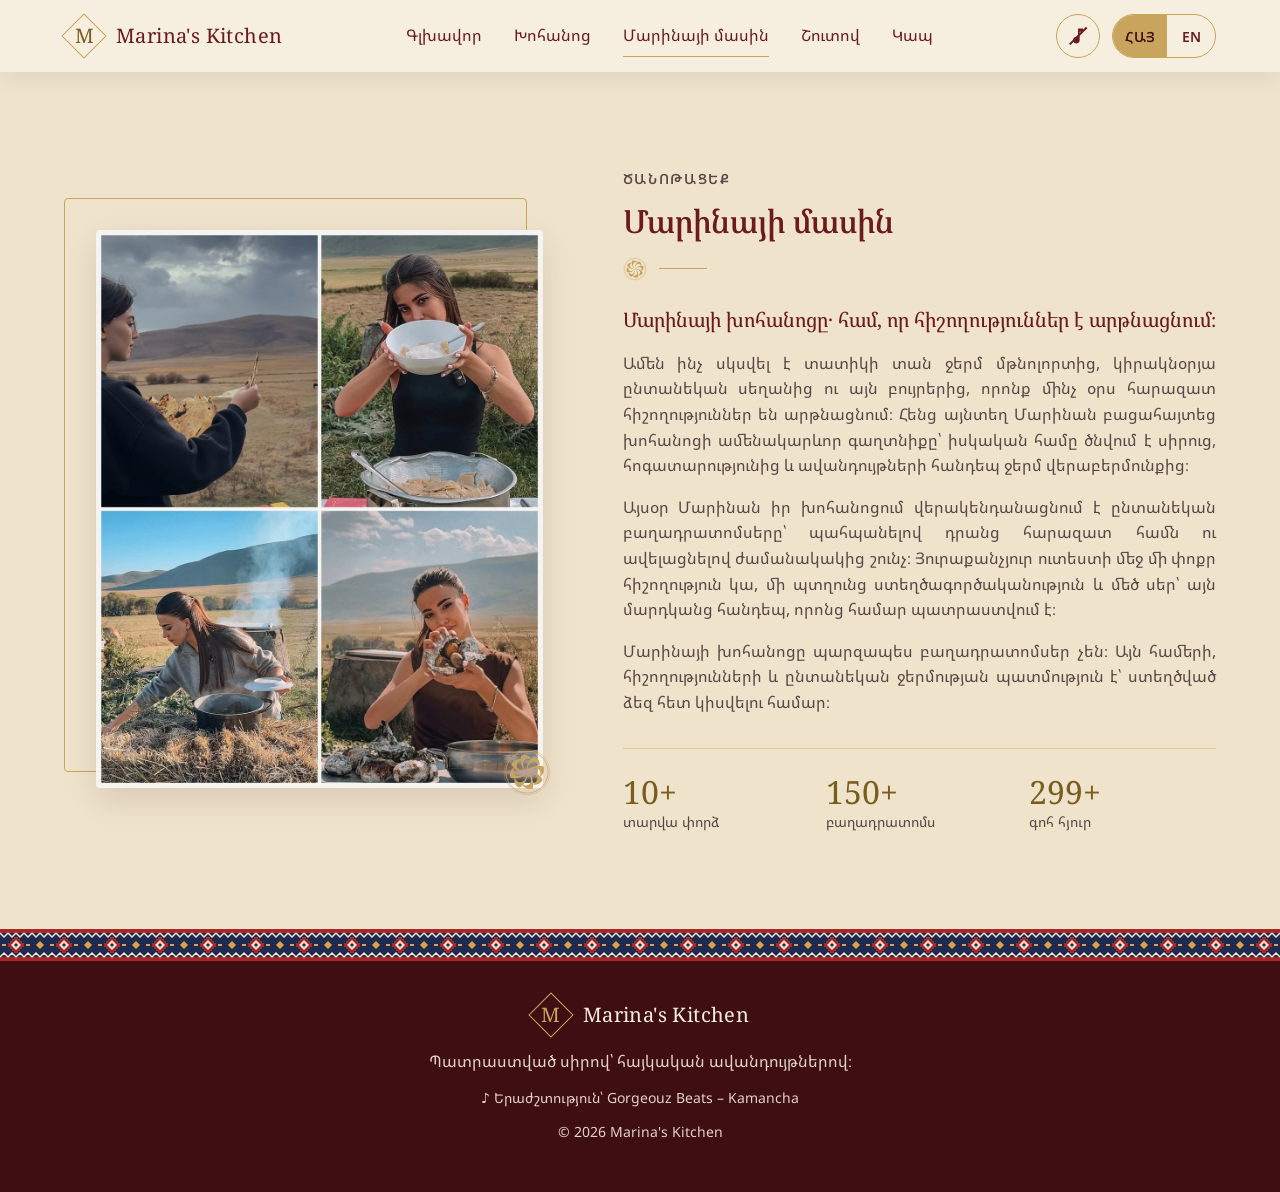
==== about.html @ 1fcc8e65 "Add site favicon (M logo)" ====
<!DOCTYPE html>
<html lang="hy">
<head>
  <meta charset="UTF-8">
  <meta name="viewport" content="width=device-width, initial-scale=1">
  <title>Մարինայի մասին — Marina's Kitchen</title>
  <meta name="description" content="Marina's Kitchen — հայկական ավանդական խոհանոց, բաղադրատոմսեր և տեսանյութեր Մարինայից։">
  <link rel="icon" href="images/favicon.svg" type="image/svg+xml">
  <link rel="icon" href="images/favicon.png" type="image/png" sizes="48x48">
  <link rel="apple-touch-icon" href="images/apple-touch-icon.png">
  <link rel="preconnect" href="https://fonts.googleapis.com">
  <link rel="preconnect" href="https://fonts.gstatic.com" crossorigin>
  <link href="https://fonts.googleapis.com/css2?family=Noto+Sans+Armenian:wght@400;500;600&family=Noto+Serif+Armenian:wght@400;500;600&display=swap" rel="stylesheet">
  <link rel="stylesheet" href="styles.css?v=23">
</head>
<body data-page="about" class="page-inner">

  <!-- Header -->
  <header class="header" id="header">
    <div class="container header__inner">
      <a href="index.html" class="logo" aria-label="Marina's Kitchen">
        <span class="logo__mark" aria-hidden="true">M</span>
        <span class="logo__text">Marina's Kitchen</span>
      </a>

      <nav class="nav" id="nav" aria-label="Main">
        <a href="index.html" class="nav__link" data-i18n="nav.home">Գլխավոր</a>
        <a href="cuisine.html" class="nav__link" data-i18n="nav.cuisine">Խոհանոց</a>
        <a href="about.html" class="nav__link" data-i18n="nav.about">Մարինայի մասին</a>
        <a href="upcoming.html" class="nav__link" data-i18n="nav.upcoming">Շուտով</a>
        <a href="contact.html" class="nav__link" data-i18n="nav.contact">Կապ</a>
      </nav>

      <div class="header__actions">
        <button class="music" id="musicBtn" type="button" aria-pressed="false" aria-label="Music">
          <svg class="music__icon" viewBox="0 0 24 24" aria-hidden="true"><path d="M12 3v10.55A4 4 0 1 0 14 17V7h4V3z"/></svg>
        </button>
        <div class="lang" role="group" aria-label="Language">
          <button class="lang__btn is-active" data-lang="hy" type="button">ՀԱՅ</button>
          <button class="lang__btn" data-lang="en" type="button">EN</button>
        </div>
        <button class="burger" id="burger" type="button" aria-label="Menu" aria-expanded="false" aria-controls="nav">
          <span></span><span></span><span></span>
        </button>
      </div>
    </div>
  </header>

  <main>
    <!-- About -->
    <section class="section section--cream" id="about">
      <div class="container about">
        <div class="about__media reveal">
          <div class="about__frame">
            <img class="about__img" src="images/about-marina.jpg" width="1024" height="1280" loading="lazy" alt="Մարինան պատրաստում է լավաշ, թաթար բորանի, տոլմա և կարտոֆիլի ճմուռ" data-i18n-alt="about.photoAlt">
          </div>
        </div>
        <div class="about__content reveal">
          <p class="eyebrow" data-i18n="about.eyebrow">Ծանոթացեք</p>
          <h2 class="section__title" data-i18n="about.title">Մարինայի մասին</h2>
          <div class="divider divider--left" aria-hidden="true"><span></span></div>
          <p class="about__lead" data-i18n="about.lead">Մարինայի խոհանոցը․ համ, որ հիշողություններ է արթնացնում։</p>
          <p data-i18n="about.p1">Ամեն ինչ սկսվել է տատիկի տան ջերմ մթնոլորտից, կիրակնօրյա ընտանեկան սեղանից ու այն բույրերից, որոնք մինչ օրս հարազատ հիշողություններ են արթնացնում։ Հենց այնտեղ Մարինան բացահայտեց խոհանոցի ամենակարևոր գաղտնիքը՝ իսկական համը ծնվում է սիրուց, հոգատարությունից և ավանդույթների հանդեպ ջերմ վերաբերմունքից։</p>
          <p data-i18n="about.p2">Այսօր Մարինան իր խոհանոցում վերակենդանացնում է ընտանեկան բաղադրատոմսերը՝ պահպանելով դրանց հարազատ համն ու ավելացնելով ժամանակակից շունչ։ Յուրաքանչյուր ուտեստի մեջ մի փոքր հիշողություն կա, մի պտղունց ստեղծագործականություն և մեծ սեր՝ այն մարդկանց հանդեպ, որոնց համար պատրաստվում է։</p>
          <p data-i18n="about.p3">Մարինայի խոհանոցը պարզապես բաղադրատոմսեր չեն։ Այն համերի, հիշողությունների և ընտանեկան ջերմության պատմություն է՝ ստեղծված ձեզ հետ կիսվելու համար։</p>
          <ul class="stats">
            <li class="stat">
              <span class="stat__num" data-count="10">0</span><span class="stat__plus">+</span>
              <span class="stat__label" data-i18n="about.stat1">տարվա փորձ</span>
            </li>
            <li class="stat">
              <span class="stat__num" data-count="150">0</span><span class="stat__plus">+</span>
              <span class="stat__label" data-i18n="about.stat2">բաղադրատոմս</span>
            </li>
            <li class="stat">
              <span class="stat__num" data-count="300">0</span><span class="stat__plus">+</span>
              <span class="stat__label" data-i18n="about.stat3">գոհ հյուր</span>
            </li>
          </ul>
        </div>
      </div>
    </section>
  </main>

  <footer class="footer">
    <div class="container footer__inner">
      <a href="index.html" class="logo logo--light">
        <span class="logo__mark" aria-hidden="true">M</span>
        <span class="logo__text">Marina's Kitchen</span>
      </a>
      <p class="footer__tagline" data-i18n="footer.tagline">Պատրաստված սիրով՝ հայկական ավանդույթներով։</p>
      <p class="footer__copy footer__music">♪ <span data-i18n="footer.music">Երաժշտություն՝</span> Gorgeouz Beats – Kamancha</p>
      <p class="footer__copy">© <span id="year"></span> Marina's Kitchen</p>
    </div>
  </footer>

  </div>

  <!-- Background music (from Marina's video), loops softly -->
  <audio id="bgMusic" src="audio/music.mp3" loop preload="auto"></audio>

  <script src="script.js?v=43"></script>
</body>
</html>
---- styles.css ----
/* ==========================================================
   Marina's Kitchen
   Palette: vordan red, parchment cream, ochre gold
   (colours of old Armenian manuscripts and carpets)
   Type scale: 14 / 16 / 20 / 24 / 32 / 48
   Spacing: 4px scale
   ========================================================== */

:root {
  --cream: #F6EEDF;
  --cream-2: #EFE3CC;
  --primary: #6B1A1F;      /* vordan karmir - cochineal red */
  --primary-dark: #3F0E12;
  --gold: #C9A45C;         /* decorative + text on red */
  --gold-text: #7A5C1E;    /* gold text on cream (AA contrast) */
  --ink: #2A1A1A;
  --muted: #5A4646;
  --light: #F6EEDF;
  --light-muted: #E3D3C2;

  --font-body: "Noto Sans Armenian", system-ui, -apple-system, "Segoe UI", sans-serif;
  --font-head: "Noto Serif Armenian", Georgia, "Times New Roman", serif;

  --radius: 4px;
  --ease: cubic-bezier(.22, .61, .36, 1);
  --shadow: 0 12px 32px rgba(63, 14, 18, .12);
  --header-h: 72px;

  --ornament: url("ornaments/pattern.svg");   /* carpet lattice */
  --star: url("ornaments/eternity.svg");      /* eternity sign */
  --carpet: url("ornaments/carpet-border.svg"); /* carpet border band */
}

*, *::before, *::after { box-sizing: border-box; }

html {
  scroll-behavior: smooth;
  scroll-padding-top: var(--header-h);
  -webkit-text-size-adjust: 100%;
}

body {
  margin: 0;
  font-family: var(--font-body);
  font-size: 16px;
  line-height: 1.6;
  color: var(--ink);
  background: var(--cream);
  overflow-x: hidden;
}


img, video { max-width: 100%; display: block; }

/* Inner pages (cuisine, about, coming soon) start below the fixed header */
.page-inner main { padding-top: var(--header-h); }

a { color: inherit; }

h1, h2, h3 {
  font-family: var(--font-head);
  font-weight: 500;
  line-height: 1.2;
  margin: 0;
}

p { margin: 0 0 16px; }

.container {
  width: 100%;
  max-width: 1200px;
  margin: 0 auto;
  padding: 0 24px;
}

/* ---------- Shared bits ---------- */

.eyebrow {
  font-size: 14px;
  font-weight: 600;
  letter-spacing: .12em;
  text-transform: uppercase;
  color: var(--gold-text);
  margin: 0 0 12px;
}
.eyebrow--light { color: var(--gold); }

.divider {
  display: flex;
  justify-content: center;
  align-items: center;
  gap: 12px;
  margin: 16px 0 24px;
}
.divider::before,
.divider::after {
  content: "";
  width: 48px;
  height: 1px;
  background: var(--gold);
}
.divider span {
  width: 24px;
  height: 24px;
  background: var(--star) center / contain no-repeat;
}
.divider--left { justify-content: flex-start; }
.divider--left::before { display: none; }

.btn {
  display: inline-flex;
  align-items: center;
  justify-content: center;
  min-height: 48px;
  padding: 12px 32px;
  font-family: var(--font-body);
  font-size: 16px;
  font-weight: 500;
  letter-spacing: .02em;
  text-decoration: none;
  border: 1px solid transparent;
  border-radius: var(--radius);
  cursor: pointer;
  transition: background-color .3s var(--ease), color .3s var(--ease),
              border-color .3s var(--ease), transform .3s var(--ease),
              box-shadow .3s var(--ease);
}
.btn:hover { transform: translateY(-2px); box-shadow: var(--shadow); }
.btn:active { transform: translateY(0); }

.btn--gold { background: var(--gold); color: var(--primary-dark); }
.btn--gold:hover { background: #D6B572; }

.btn--outline { border-color: var(--gold); color: var(--light); }
.btn--outline:hover { background: rgba(201, 164, 92, .16); }

.btn--primary { background: var(--primary); color: var(--light); }
.btn--primary:hover { background: var(--primary-dark); }

:focus-visible {
  outline: 2px solid var(--gold);
  outline-offset: 4px;
}

/* ---------- Header ---------- */

.header {
  position: fixed;
  inset: 0 0 auto 0;
  z-index: 50;
  height: var(--header-h);
  color: var(--light);
  transition: background-color .4s var(--ease), box-shadow .4s var(--ease), color .4s var(--ease);
}
.header.is-scrolled .logo__mark { color: var(--gold-text); }
.header.is-scrolled {
  background: rgba(246, 238, 223, .96);
  color: var(--primary);
  box-shadow: 0 4px 24px rgba(63, 14, 18, .08);
  -webkit-backdrop-filter: blur(8px);
  backdrop-filter: blur(8px);
}

.header__inner {
  height: 100%;
  display: flex;
  align-items: center;
  justify-content: space-between;
  gap: 24px;
}

.logo {
  display: inline-flex;
  align-items: center;
  gap: 12px;
  text-decoration: none;
  min-height: 44px;
}
.logo__mark {
  position: relative;
  display: grid;
  place-items: center;
  width: 40px;
  height: 40px;
  font-family: var(--font-head);
  font-size: 20px;
  color: var(--gold);
}
.logo__mark::before {
  content: "";
  position: absolute;
  inset: 4px;
  border: 1px solid var(--gold);
  transform: rotate(45deg);
}
.logo__text {
  font-family: var(--font-head);
  font-size: 20px;
  letter-spacing: .02em;
  white-space: nowrap;
}

.nav {
  display: flex;
  gap: 32px;
}
.nav__link {
  position: relative;
  font-size: 16px;
  text-decoration: none;
  padding: 12px 0;
}
.nav__link::after {
  content: "";
  position: absolute;
  left: 0;
  right: 0;
  bottom: 4px;
  height: 1px;
  background: var(--gold);
  transform: scaleX(0);
  transition: transform .35s var(--ease);
}
.nav__link:hover::after,
.nav__link.is-active::after { transform: scaleX(1); }

.header__actions {
  display: flex;
  align-items: center;
  gap: 12px;
}

/* Pill shape with fully rounded ends, matching the round music button */
.lang {
  display: flex;
  border: 1px solid var(--gold);
  border-radius: 999px;
  overflow: hidden;
}
.lang__btn {
  min-width: 48px;
  min-height: 42px; /* + 2px border = 44px, same as the music button */
  padding: 0 12px;
  font-family: var(--font-body);
  font-size: 14px;
  font-weight: 600;
  color: inherit;
  background: transparent;
  border: 0;
  cursor: pointer;
  transition: background-color .3s var(--ease), color .3s var(--ease);
}
.lang__btn.is-active { background: var(--gold); color: var(--primary-dark); }

/* Music toggle: a music note that gently sways while the music plays */
.music {
  position: relative;
  display: grid;
  place-items: center;
  width: 44px;
  height: 44px;
  padding: 0;
  color: inherit;
  background: transparent;
  border: 1px solid var(--gold);
  border-radius: 50%;
  cursor: pointer;
  transition: background-color .3s var(--ease);
}
.music:hover { background: rgba(201, 164, 92, .16); }
.music__icon {
  width: 20px;
  height: 20px;
  fill: currentColor;
}
.music.is-playing .music__icon { animation: note 1.6s ease-in-out infinite alternate; }
@keyframes note {
  from { transform: translateY(1px) rotate(-8deg); }
  to { transform: translateY(-2px) rotate(8deg); }
}
/* Soft ring pulsing out while playing */
.music.is-playing::before {
  content: "";
  position: absolute;
  inset: -1px;
  border: 1px solid var(--gold);
  border-radius: 50%;
  animation: ring 2.4s ease-out infinite;
}
@keyframes ring {
  from { transform: scale(1); opacity: .7; }
  to { transform: scale(1.5); opacity: 0; }
}
/* Muted: a slash across the note */
.music:not(.is-playing)::after {
  content: "";
  position: absolute;
  width: 24px;
  height: 1.5px;
  background: currentColor;
  transform: rotate(-45deg);
}

.burger {
  display: none;
  width: 44px;
  height: 44px;
  padding: 12px 10px;
  background: transparent;
  border: 0;
  cursor: pointer;
  color: inherit;
  flex-direction: column;
  justify-content: space-between;
}
.burger span {
  display: block;
  height: 2px;
  background: currentColor;
  transition: transform .35s var(--ease), opacity .35s var(--ease);
}
.burger[aria-expanded="true"] span:nth-child(1) { transform: translateY(9px) rotate(45deg); }
.burger[aria-expanded="true"] span:nth-child(2) { opacity: 0; }
.burger[aria-expanded="true"] span:nth-child(3) { transform: translateY(-9px) rotate(-45deg); }

/* ---------- Hero ---------- */

.hero {
  position: relative;
  min-height: 100vh;
  min-height: 100svh;
  display: flex;
  align-items: center;
  padding: calc(var(--header-h) + 48px) 0 96px;
  color: var(--light);
  background:
    radial-gradient(ellipse at 70% 30%, rgba(201, 164, 92, .18), transparent 60%),
    linear-gradient(160deg, var(--primary) 0%, var(--primary-dark) 100%);
  overflow: hidden;
}
.hero__pattern {
  position: absolute;
  inset: 0;
  background-image: var(--ornament);
  background-size: 80px 80px;
  opacity: .1;
  animation: drift 60s linear infinite;
}
@keyframes drift {
  to { background-position: 80px 80px; }
}

/* Hanging carpets on both sides of the hero, swaying gently.
   Shown on every desktop screen; on narrower desktops the hero
   content gets extra side padding so the carpets never cover it. */
.hero {
  --rug-w: clamp(112px, calc((100vw - 1200px) / 2 - 48px), 176px);
}
.hanger {
  position: absolute;
  top: 0;
  z-index: 1;
  display: none;
  width: var(--rug-w);
  padding-top: 112px;
  transform-origin: 50% 0;
  animation: sway 7s ease-in-out infinite alternate;
  pointer-events: none;
}
.hanger--left { left: max(24px, ((100% - 1200px) / 2 - var(--rug-w)) / 2); }
.hanger--right {
  right: max(24px, ((100% - 1200px) / 2 - var(--rug-w)) / 2);
  animation-delay: -3.5s;
}
/* Cords from the ceiling */
.hanger::before {
  content: "";
  position: absolute;
  top: 0;
  left: 16%;
  right: 16%;
  height: 112px;
  border-left: 1px solid var(--gold);
  border-right: 1px solid var(--gold);
  opacity: .7;
}
/* Gold rod with round ends */
.hanger::after {
  content: "";
  position: absolute;
  top: 108px;
  left: -12px;
  right: -12px;
  height: 8px;
  border-radius: 4px;
  background: linear-gradient(180deg, #E3C88C, var(--gold) 50%, #8E6F2E);
  box-shadow: 0 4px 8px rgba(0, 0, 0, .35);
}
.hanger__rug {
  position: relative;
  aspect-ratio: 160 / 624;
  margin-top: 4px;
  background: url("ornaments/hanging-carpet.svg") top / 100% 100% no-repeat;
  transform-origin: 50% 0;
  animation: ripple 4s ease-in-out infinite alternate;
  filter: drop-shadow(0 16px 24px rgba(0, 0, 0, .4));
}
/* Soft light and shade moving across the fabric, like folds in a breeze */
.hanger__rug::after {
  content: "";
  position: absolute;
  inset: 0 0 4% 0;
  background: repeating-linear-gradient(90deg,
    rgba(0, 0, 0, .18) 0%, rgba(255, 255, 255, .06) 25%,
    rgba(0, 0, 0, .18) 50%);
  background-size: 200% 100%;
  mix-blend-mode: multiply;
  animation: folds 6s ease-in-out infinite alternate;
}
@keyframes sway {
  from { transform: rotate(-1.2deg); }
  to { transform: rotate(1.2deg); }
}
@keyframes ripple {
  from { transform: skewX(-1.5deg) scaleX(.99); }
  to { transform: skewX(1.5deg) scaleX(1); }
}
@keyframes folds {
  to { background-position: 100% 0; }
}
/* Phones and tablets: no room for hanging carpets, so the whole hero
   becomes a (static) carpet, with the text on a dark panel for contrast */
@media (max-width: 1100px) {
  .hero {
    background:
      linear-gradient(180deg, rgba(63, 14, 18, .55), rgba(63, 14, 18, .7)),
      url("ornaments/carpet-field.svg") center top / 128px auto,
      var(--primary-dark);
  }
  .hero__pattern,
  .hero::after { display: none; }
  .header:not(.is-scrolled) { background: rgba(63, 14, 18, .92); }
  .hero__content {
    padding: 32px 24px;
    background: rgba(63, 14, 18, .9);
    border: 1px solid var(--gold);
    border-radius: var(--radius);
    box-shadow: 0 16px 40px rgba(0, 0, 0, .35);
  }
  .hero__media figcaption {
    display: inline-block;
    padding: 4px 12px;
    background: rgba(63, 14, 18, .9);
    border-radius: var(--radius);
  }
}

@media (min-width: 1101px) {
  .hanger { display: block; }
  .hero__inner {
    padding-left: max(24px, var(--rug-w) + 64px - max(0px, (100% - 1200px) / 2));
    padding-right: max(24px, var(--rug-w) + 64px - max(0px, (100% - 1200px) / 2));
  }
}

/* Large eternity sign slowly turning behind the photo */
.hero::after {
  content: "";
  position: absolute;
  top: 50%;
  left: 72%;
  width: 640px;
  height: 640px;
  margin: -320px 0 0 -320px;
  background: var(--star) center / contain no-repeat;
  opacity: .07;
  animation: spin 120s linear infinite;
  pointer-events: none;
}
@keyframes spin {
  to { transform: rotate(360deg); }
}

.hero__emblem {
  width: 64px;
  height: 64px;
  margin: 0 0 24px;
  background: var(--star) center / contain no-repeat;
}

/* Carpet border bands framing the dark sections */
.hero::before,
.section--dark::before,
.section--dark::after,
.footer::before {
  content: "";
  position: absolute;
  left: 0;
  right: 0;
  height: 32px;
  background: var(--carpet) center / 48px 32px repeat-x;
}
.hero::before { bottom: 0; }
.section--dark::before,
.footer::before { top: 0; }
.section--dark::after { bottom: 0; }

.hero__inner {
  position: relative;
  z-index: 1;
  display: grid;
  grid-template-columns: 7fr 5fr;
  gap: 64px;
  align-items: center;
}
.hero__title {
  font-size: 48px;
  margin-bottom: 24px;
}
.hero__title em {
  display: inline-block;
  margin-top: 8px;
  font-size: 32px;
  line-height: 1.35;
  font-style: normal;
  color: var(--gold);
}
.hero__text {
  font-size: 20px;
  line-height: 1.6;
  color: var(--light-muted);
  max-width: 600px;
  margin: 0 0 32px;
}
.hero__buttons {
  display: flex;
  flex-wrap: wrap;
  gap: 16px;
}

/* Marina's photo in a rounded rectangular frame */
.hero__media {
  margin: 0;
  justify-self: center;
  width: 100%;
  max-width: 384px;
  text-align: center;
  opacity: 0;
  transform: translateY(32px) scale(.98);
  animation: rise 1.2s var(--ease) .5s forwards;
}
.hero__frame {
  position: relative;
  padding: 12px;
  border: 1px solid var(--gold);
  border-radius: 24px;
}
.hero__frame img {
  width: 100%;
  height: auto;
  aspect-ratio: 3 / 4;
  object-fit: cover;
  object-position: center;
  border-radius: 16px;
  box-shadow: 0 24px 48px rgba(0, 0, 0, .35);
}
.hero__media figcaption {
  margin-top: 16px;
  font-size: 14px;
  letter-spacing: .08em;
  text-transform: uppercase;
  color: var(--gold);
}

.hero__anim {
  opacity: 0;
  transform: translateY(24px);
  animation: rise 1s var(--ease) forwards;
}
.hero__anim:nth-child(2) { animation-delay: .15s; }
.hero__anim:nth-child(3) { animation-delay: .3s; }
.hero__anim:nth-child(4) { animation-delay: .45s; }
.hero__anim:nth-child(5) { animation-delay: .6s; }
@keyframes rise {
  to { opacity: 1; transform: none; }
}

.hero__scroll {
  position: absolute;
  left: 50%;
  bottom: 48px;
  width: 24px;
  height: 40px;
  margin-left: -12px;
  border: 1px solid var(--gold);
  border-radius: 12px;
}
.hero__scroll span {
  position: absolute;
  left: 50%;
  top: 8px;
  width: 4px;
  height: 8px;
  margin-left: -2px;
  border-radius: 2px;
  background: var(--gold);
  animation: scrollDot 2s var(--ease) infinite;
}
@keyframes scrollDot {
  0% { opacity: 0; transform: translateY(0); }
  40% { opacity: 1; }
  100% { opacity: 0; transform: translateY(16px); }
}

/* ---------- Sections ---------- */

.section { padding: 96px 0; }
.section--cream { background: var(--cream-2); }
.section--dark {
  position: relative;
  background: var(--primary);
  color: var(--light);
}

.section__head {
  text-align: center;
  max-width: 640px;
  margin: 0 auto 48px;
}
.section__title {
  font-size: 32px;
  color: var(--primary);
}
.section__title--light { color: var(--light); }
.section__lead { color: var(--muted); margin: 0; }
.section__lead--light { color: var(--light-muted); }

/* ---------- Dishes ---------- */

.dishes {
  display: grid;
  grid-template-columns: repeat(3, 1fr);
  gap: 32px;
}
.dish {
  background: #FFFDF8;
  border: 1px solid rgba(201, 164, 92, .3);
  border-radius: var(--radius);
  overflow: hidden;
  transition: transform .5s var(--ease), box-shadow .5s var(--ease);
}
.dish:hover {
  transform: translateY(-8px);
  box-shadow: var(--shadow);
}
.dish__img {
  aspect-ratio: 4 / 3;
  transition: transform .8s var(--ease);
}
.dish:hover .dish__img { transform: scale(1.04); }
.dish__body { padding: 24px; }
.dish__title {
  font-size: 24px;
  color: var(--primary);
  margin-bottom: 8px;
}
.dish__body p { color: var(--muted); margin: 0; }

/* Several photos in one card, crossfading */
.dish__gallery {
  position: relative;
  overflow: hidden;
  background: var(--cream-2);
}
.dish__gallery img {
  position: absolute;
  inset: 0;
  width: 100%;
  height: 100%;
  object-fit: cover;
  opacity: 0;
  transition: opacity 1s var(--ease);
}
.dish__gallery img.is-active { opacity: 1; }
.dish__dots {
  position: absolute;
  left: 0;
  right: 0;
  bottom: 4px;
  display: flex;
  justify-content: center;
}
.dish__dots button {
  position: relative;
  width: 44px;
  height: 44px;
  padding: 0;
  background: none;
  border: 0;
  cursor: pointer;
}
.dish__dots button::after {
  content: "";
  position: absolute;
  inset: 0;
  margin: auto;
  width: 8px;
  height: 8px;
  border-radius: 50%;
  background: rgba(255, 253, 248, .6);
  box-shadow: 0 0 4px rgba(0, 0, 0, .4);
  transition: background-color .3s var(--ease), transform .3s var(--ease);
}
.dish__dots button.is-active::after {
  background: var(--gold);
  transform: scale(1.25);
}

/* Recipe video link under the description */
.dish__video {
  display: inline-flex;
  align-items: center;
  gap: 8px;
  min-height: 44px;
  margin-top: 12px;
  font-size: 16px;
  font-weight: 500;
  color: var(--primary);
  text-decoration: none;
  transition: color .3s var(--ease);
}
.dish__video::before {
  content: "";
  width: 0;
  height: 0;
  border-style: solid;
  border-width: 6px 0 6px 10px;
  border-color: transparent transparent transparent currentColor;
}
.dish__video:hover { color: var(--gold-text); }
.dish__video.is-soon {
  font-size: 14px;
  font-weight: 400;
  color: var(--muted);
  cursor: default;
}

/* ---------- About ---------- */

.about {
  display: grid;
  grid-template-columns: 5fr 6fr;
  gap: 64px;
  align-items: center;
}
.about__frame {
  position: relative;
  padding: 16px;
}
.about__frame::before {
  content: "";
  position: absolute;
  inset: 0 32px 32px 0;
  border: 1px solid var(--gold);
  border-radius: var(--radius);
}
.about__frame::after {
  content: "";
  position: absolute;
  right: 8px;
  bottom: 8px;
  z-index: 1;
  width: 48px;
  height: 48px;
  background: var(--star) center / contain no-repeat;
}
.about__img {
  position: relative;
  display: block;
  width: calc(100% - 16px);
  height: auto;
  aspect-ratio: 4 / 5;
  object-fit: cover;
  margin: 16px 0 0 16px;
  border-radius: var(--radius);
  box-shadow: var(--shadow);
}
.about__content { max-width: 600px; }
.about__content p {
  color: var(--muted);
  text-align: justify;
  hyphens: auto;
}
.about__content .about__lead {
  text-align: left;
  font-family: var(--font-head);
  font-size: 20px;
  line-height: 1.5;
  color: var(--primary);
}

.stats {
  list-style: none;
  margin: 32px 0 0;
  padding: 24px 0 0;
  border-top: 1px solid rgba(201, 164, 92, .4);
  display: grid;
  grid-template-columns: repeat(3, 1fr);
  gap: 16px;
}
.stat__num,
.stat__plus {
  font-family: var(--font-head);
  font-size: 32px;
  color: var(--gold-text);
  line-height: 1.2;
}
.stat__label {
  display: block;
  font-size: 14px;
  color: var(--muted);
}

/* ---------- Coming soon ---------- */

.upcoming {
  display: grid;
  grid-template-columns: repeat(3, 1fr);
  gap: 24px;
}
.upcoming__card {
  position: relative;
  display: flex;
  flex-direction: column;
  align-items: center;
  padding: 32px 24px;
  text-align: center;
  background: rgba(63, 14, 18, .55);
  border: 1px solid rgba(201, 164, 92, .45);
  border-radius: var(--radius);
  transition: transform .5s var(--ease), border-color .5s var(--ease), box-shadow .5s var(--ease);
}
.upcoming__card:hover {
  transform: translateY(-8px);
  border-color: var(--gold);
  box-shadow: 0 16px 32px rgba(0, 0, 0, .25);
}
.upcoming__card p {
  flex: 1;
  margin: 0 0 24px;
  color: var(--light-muted);
}
.upcoming__num {
  position: absolute;
  top: 16px;
  left: 16px;
  font-family: var(--font-head);
  font-size: 14px;
  letter-spacing: .08em;
  color: var(--gold);
}
.upcoming__emblem {
  width: 64px;
  height: 64px;
  margin-bottom: 16px;
  background: var(--star) center / contain no-repeat;
  transition: transform 1.2s var(--ease);
}
.upcoming__card:hover .upcoming__emblem { transform: rotate(45deg); }
.upcoming__title {
  margin-bottom: 8px;
  font-size: 24px;
  color: var(--light);
}
.upcoming__tag {
  padding: 4px 12px;
  font-size: 14px;
  font-weight: 600;
  letter-spacing: .08em;
  text-transform: uppercase;
  color: var(--primary-dark);
  background: var(--gold);
  border-radius: 999px;
}

/* Cards with a photo: the photo spans the top of the card */
.upcoming__card--photo { overflow: hidden; }
.upcoming__img {
  width: calc(100% + 48px);
  max-width: none;
  height: auto;
  aspect-ratio: 4 / 3;
  margin: -32px -24px 24px;
  object-fit: cover;
  transition: transform .8s var(--ease);
}
.upcoming__card--photo:hover .upcoming__img { transform: scale(1.04); }
.upcoming__card--photo .upcoming__num {
  z-index: 1;
  padding: 4px 12px;
  background: rgba(63, 14, 18, .85);
  border-radius: 999px;
}

/* Dishes still to be chosen by the vote */
.upcoming__card--vote {
  background: transparent;
  border-style: dashed;
}
.upcoming__emblem--vote {
  display: grid;
  place-items: center;
  font-family: var(--font-head);
  font-size: 32px;
  color: var(--gold);
  background: none;
  border: 1px solid var(--gold);
  border-radius: 50%;
}
.upcoming__card--vote:hover .upcoming__emblem { transform: scale(1.1); }
/* "Suggest a dish" button: opens the contact page with the form ready */
.upcoming__suggest {
  display: inline-flex;
  align-items: center;
  gap: 8px;
  min-height: 44px;
  padding: 8px 24px;
  font-size: 16px;
  font-weight: 500;
  color: var(--primary-dark);
  text-decoration: none;
  background: var(--gold);
  border-radius: 999px;
  transition: background-color .3s var(--ease), transform .3s var(--ease), box-shadow .3s var(--ease);
}
.upcoming__suggest::after {
  content: "→";
  transition: transform .3s var(--ease);
}
.upcoming__suggest:hover {
  background: #D6B572;
  transform: translateY(-2px);
  box-shadow: 0 8px 16px rgba(0, 0, 0, .25);
}
.upcoming__suggest:hover::after { transform: translateX(4px); }

/* ---------- Contact ---------- */

.contact {
  display: grid;
  grid-template-columns: 4fr 7fr;
  gap: 48px;
  align-items: start;
}
.contact__info {
  list-style: none;
  margin: 0;
  padding: 0;
  display: grid;
  gap: 24px;
}
.contact__item {
  display: flex;
  align-items: center;
  gap: 16px;
}
.contact__item a {
  text-decoration: none;
  transition: color .3s var(--ease);
}
.contact__item a:hover { color: var(--gold-text); }
.contact__icon {
  flex-shrink: 0;
  display: grid;
  place-items: center;
  width: 48px;
  height: 48px;
  border: 1px solid var(--gold);
  border-radius: 50%;
}
.contact__icon svg {
  width: 20px;
  height: 20px;
  fill: var(--gold-text);
}
.contact__label {
  display: block;
  font-size: 14px;
  color: var(--muted);
}

.form {
  display: grid;
  gap: 16px;
  padding: 32px;
  background: #FFFDF8;
  border: 1px solid rgba(201, 164, 92, .3);
  border-radius: var(--radius);
}
.form__row {
  display: grid;
  grid-template-columns: 1fr 1fr;
  gap: 16px;
}
.form__field {
  display: grid;
  gap: 8px;
  font-size: 14px;
  font-weight: 500;
  color: var(--primary);
}
.form__field input,
.form__field textarea {
  width: 100%;
  min-height: 48px;
  padding: 12px 16px;
  font-family: var(--font-body);
  font-size: 16px;
  line-height: 1.5;
  color: var(--ink);
  background: var(--cream);
  border: 1px solid #CDBF9F;
  border-radius: var(--radius);
  resize: vertical;
  transition: border-color .3s var(--ease), box-shadow .3s var(--ease);
}
.form__field input:focus,
.form__field textarea:focus {
  outline: none;
  border-color: var(--gold);
  box-shadow: 0 0 0 4px rgba(201, 164, 92, .2);
}
.form__field .is-invalid { border-color: #9E2B25; }
.form .btn { justify-self: start; }
.form .btn:disabled { opacity: .6; cursor: wait; transform: none; }
.form__honey { display: none; }
.form__status {
  margin: 0;
  min-height: 24px;
  font-size: 14px;
  color: var(--primary);
}
.form__status.is-error { color: #9E2B25; }

/* ---------- Footer ---------- */

.footer {
  position: relative;
  padding: 64px 0 48px;
  background: var(--primary-dark);
  color: var(--light);
}
.footer__inner {
  display: grid;
  justify-items: center;
  gap: 12px;
  text-align: center;
}
.footer__tagline { color: var(--light-muted); margin: 0; }
.footer__copy { font-size: 14px; color: var(--light-muted); margin: 0; }

/* ---------- Scroll reveal ---------- */

.reveal {
  opacity: 0;
  transform: translateY(32px);
  transition: opacity .9s var(--ease), transform .9s var(--ease);
}
.reveal.is-visible { opacity: 1; transform: none; }

/* ---------- Responsive ---------- */

@media (max-width: 1024px) {
  .dishes,
  .upcoming { grid-template-columns: repeat(2, 1fr); }
  .about { gap: 48px; }
}

/* Mobile menu once the links no longer fit in one row */
@media (max-width: 1100px) {
  .burger { display: flex; }

  .nav {
    position: fixed;
    top: var(--header-h);
    left: 0;
    right: 0;
    flex-direction: column;
    gap: 0;
    padding: 16px 24px 32px;
    background: var(--primary-dark);
    color: var(--light);
    box-shadow: var(--shadow);
    opacity: 0;
    visibility: hidden;
    transform: translateY(-16px);
    transition: opacity .35s var(--ease), transform .35s var(--ease), visibility .35s;
  }
  .nav.is-open { opacity: 1; visibility: visible; transform: none; }
  .nav__link {
    padding: 12px 0;
    font-size: 20px;
    font-family: var(--font-head);
    border-bottom: 1px solid rgba(201, 164, 92, .2);
  }
  .nav__link::after { display: none; }
  .nav__link.is-active { color: var(--gold); }
}

@media (max-width: 860px) {
  .hero__inner {
    grid-template-columns: 1fr;
    gap: 48px;
    text-align: center;
  }
  .hero__emblem { margin: 0 auto 24px; }
  .hero__text { margin: 0 auto 32px; }
  .hero__buttons { justify-content: center; }
  .hero__media { max-width: 320px; }
  .hero::after { left: 50%; top: auto; bottom: -160px; }
  .hero__scroll { display: none; }

  .about,
  .contact { grid-template-columns: 1fr; }
  .about__media { max-width: 440px; }
}

@media (max-width: 640px) {
  :root { --header-h: 64px; }

  .container { padding: 0 16px; }
  .section { padding: 64px 0; }
  .section__head { margin-bottom: 32px; }
  .section__title { font-size: 24px; }

  .logo { gap: 8px; }
  .logo__mark { width: 32px; height: 32px; font-size: 16px; }
  .header__inner { gap: 12px; }
  .header__actions { gap: 8px; }
  .lang__btn { min-width: 44px; padding: 0 8px; }
  .logo__text { font-size: 16px; }

  .hero__title { font-size: 32px; }
  .hero__title em { font-size: 24px; }
  /* Short phone lines leave big gaps when justified */
  .about__content p { text-align: left; }
  .hero__text { font-size: 16px; }
  .hero__buttons .btn { width: 100%; }

  .dishes,
  .upcoming { grid-template-columns: 1fr; gap: 24px; }

  .stats { gap: 8px; }
  .stat__num, .stat__plus { font-size: 24px; }



  .form { padding: 24px 16px; }
  .form__row { grid-template-columns: 1fr; }
  .form .btn { justify-self: stretch; }
}

/* Narrow phones: drop the diamond mark so logo, music, language and menu fit */
@media (max-width: 420px) {
  .logo__mark { display: none; }
}

@media (prefers-reduced-motion: reduce) {
  html { scroll-behavior: auto; }
  *, *::before, *::after {
    animation-duration: .01ms !important;
    animation-iteration-count: 1 !important;
    transition-duration: .01ms !important;
  }
  .reveal, .hero__anim, .hero__media { opacity: 1; transform: none; }
}
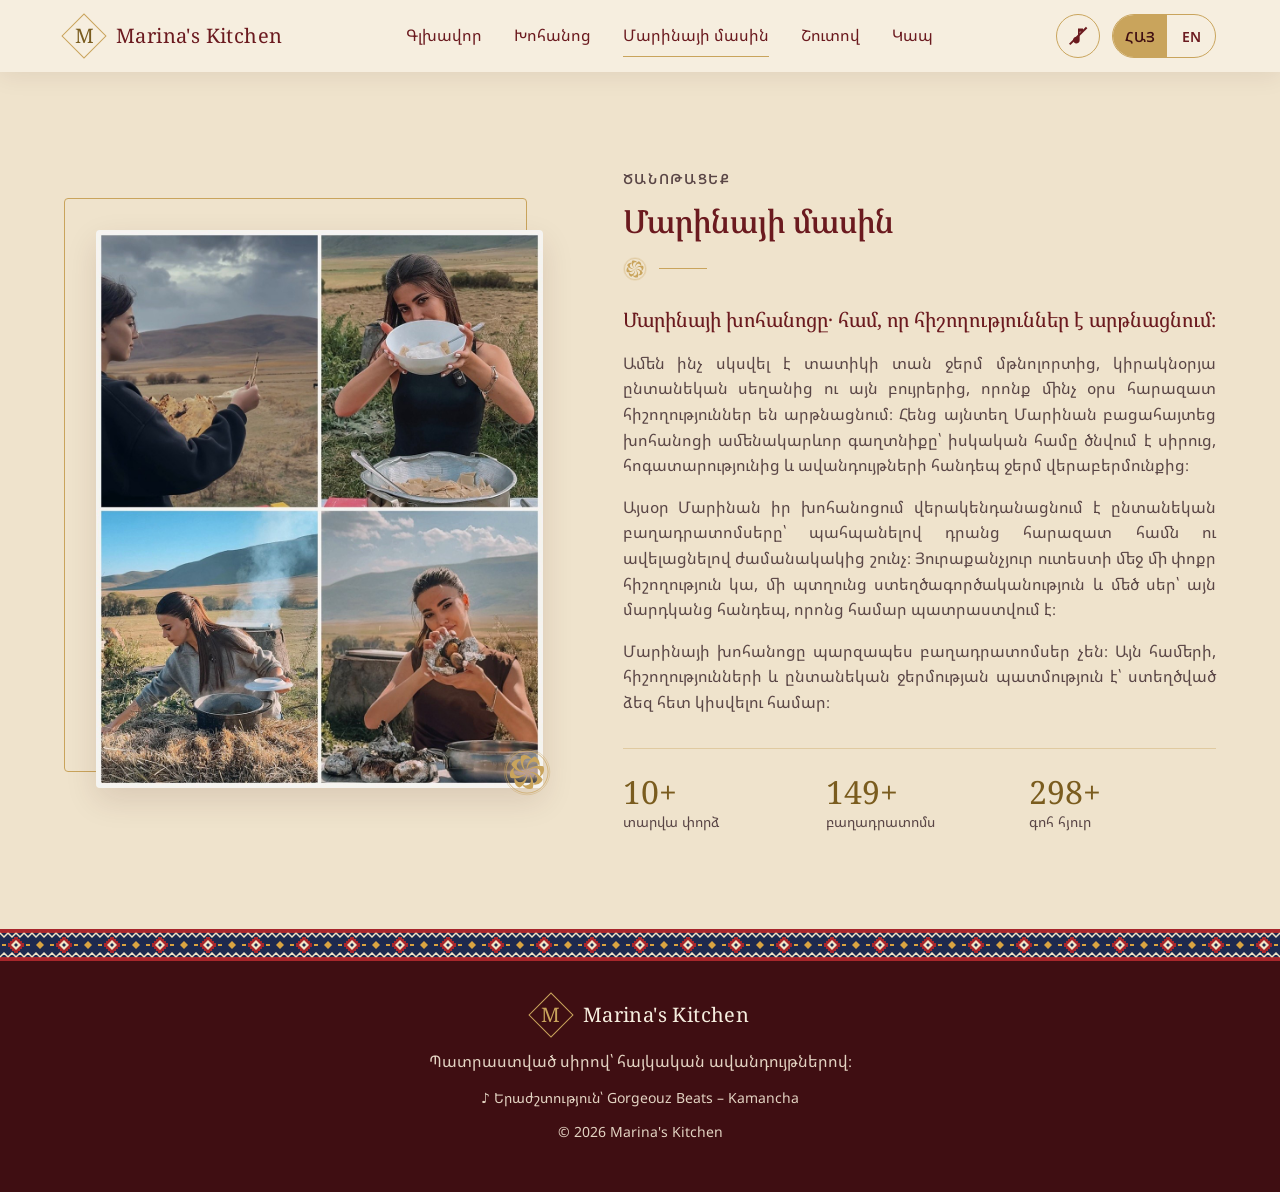
==== commit 1e6ea1d4: "Add link preview (Open Graph) image and tags" ====
--- a/about.html
+++ b/about.html
@@ -5,6 +5,17 @@
   <meta name="viewport" content="width=device-width, initial-scale=1">
   <title>Մարինայի մասին — Marina's Kitchen</title>
   <meta name="description" content="Marina's Kitchen — հայկական ավանդական խոհանոց, բաղադրատոմսեր և տեսանյութեր Մարինայից։">
+  <meta property="og:type" content="website">
+  <meta property="og:site_name" content="Marina's Kitchen">
+  <meta property="og:title" content="Մարինայի մասին — Marina's Kitchen">
+  <meta property="og:description" content="Marina's Kitchen — հայկական ավանդական խոհանոց, բաղադրատոմսեր և տեսանյութեր Մարինայից։">
+  <meta property="og:url" content="https://marinaskitchen.am/about.html">
+  <meta property="og:image" content="https://marinaskitchen.am/images/og-image.jpg">
+  <meta property="og:image:width" content="1200">
+  <meta property="og:image:height" content="630">
+  <meta property="og:image:alt" content="Marina's Kitchen — Հայկական ավանդական խոհանոց">
+  <meta property="og:locale" content="hy_AM">
+  <meta name="twitter:card" content="summary_large_image">
   <link rel="icon" href="images/favicon.svg" type="image/svg+xml">
   <link rel="icon" href="images/favicon.png" type="image/png" sizes="48x48">
   <link rel="apple-touch-icon" href="images/apple-touch-icon.png">
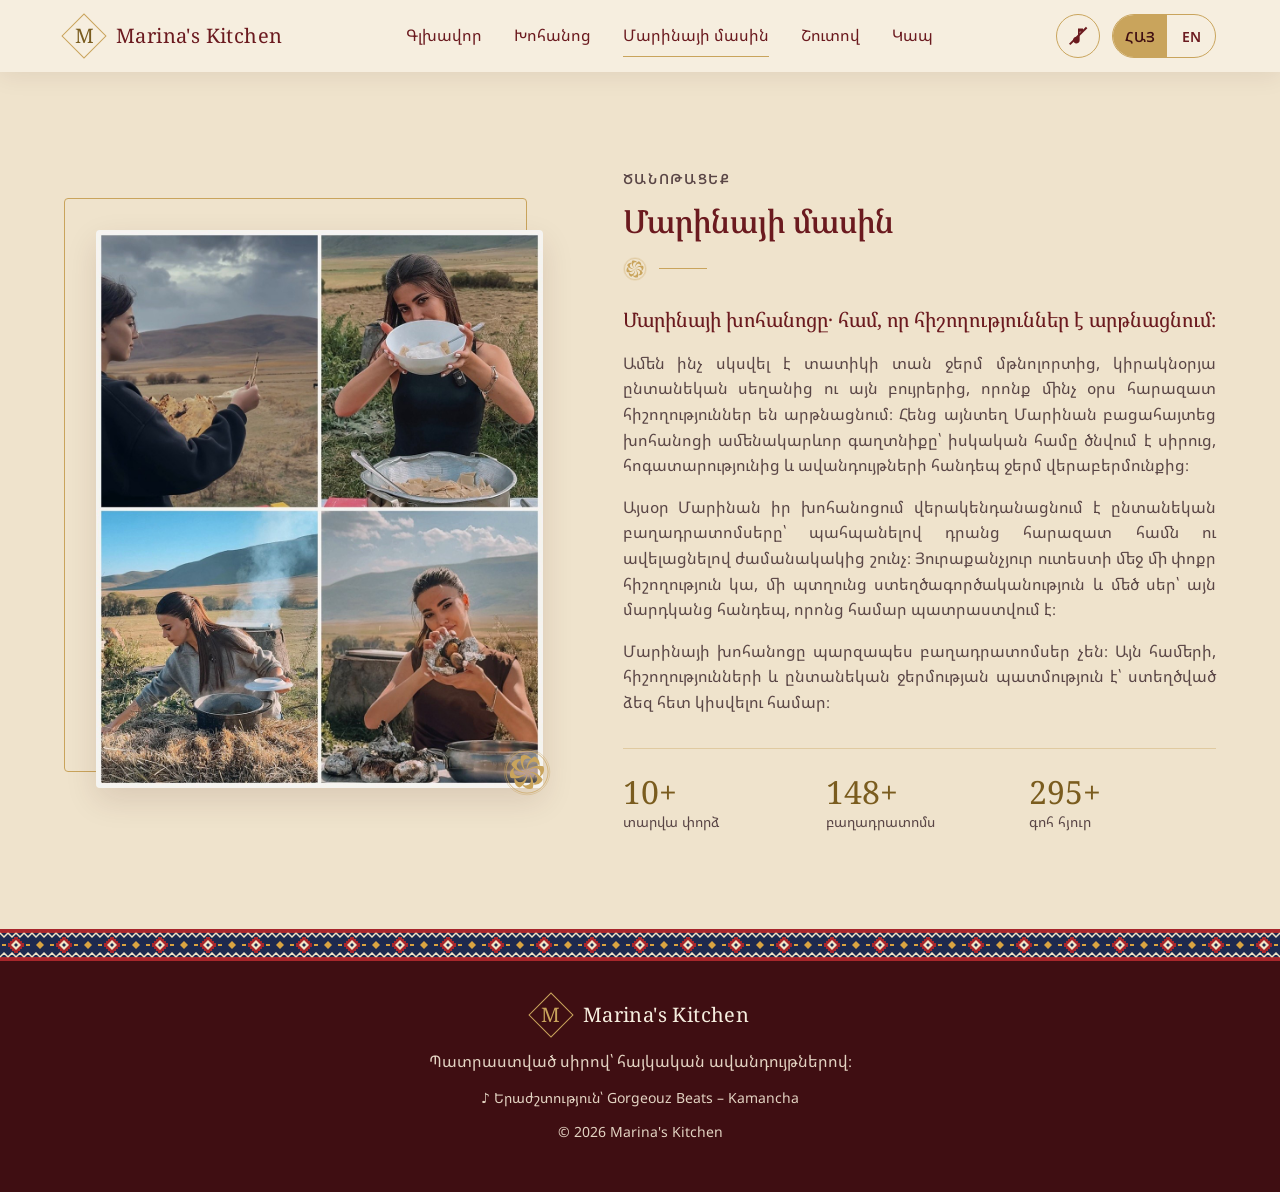
==== commit d0fc6a18: "Livelier page description for link previews" ====
--- a/about.html
+++ b/about.html
@@ -4,11 +4,11 @@
   <meta charset="UTF-8">
   <meta name="viewport" content="width=device-width, initial-scale=1">
   <title>Մարինայի մասին — Marina's Kitchen</title>
-  <meta name="description" content="Marina's Kitchen — հայկական ավանդական խոհանոց, բաղադրատոմսեր և տեսանյութեր Մարինայից։">
+  <meta name="description" content="Մարինայի ավանդական հայկական ուտեստները՝ թոնրի կրակի վրա, Շիրակի բնության գրկում։ Տեսանյութեր և բաղադրատոմսեր։">
   <meta property="og:type" content="website">
   <meta property="og:site_name" content="Marina's Kitchen">
   <meta property="og:title" content="Մարինայի մասին — Marina's Kitchen">
-  <meta property="og:description" content="Marina's Kitchen — հայկական ավանդական խոհանոց, բաղադրատոմսեր և տեսանյութեր Մարինայից։">
+  <meta property="og:description" content="Մարինայի ավանդական հայկական ուտեստները՝ թոնրի կրակի վրա, Շիրակի բնության գրկում։ Տեսանյութեր և բաղադրատոմսեր։">
   <meta property="og:url" content="https://marinaskitchen.am/about.html">
   <meta property="og:image" content="https://marinaskitchen.am/images/og-image.jpg">
   <meta property="og:image:width" content="1200">
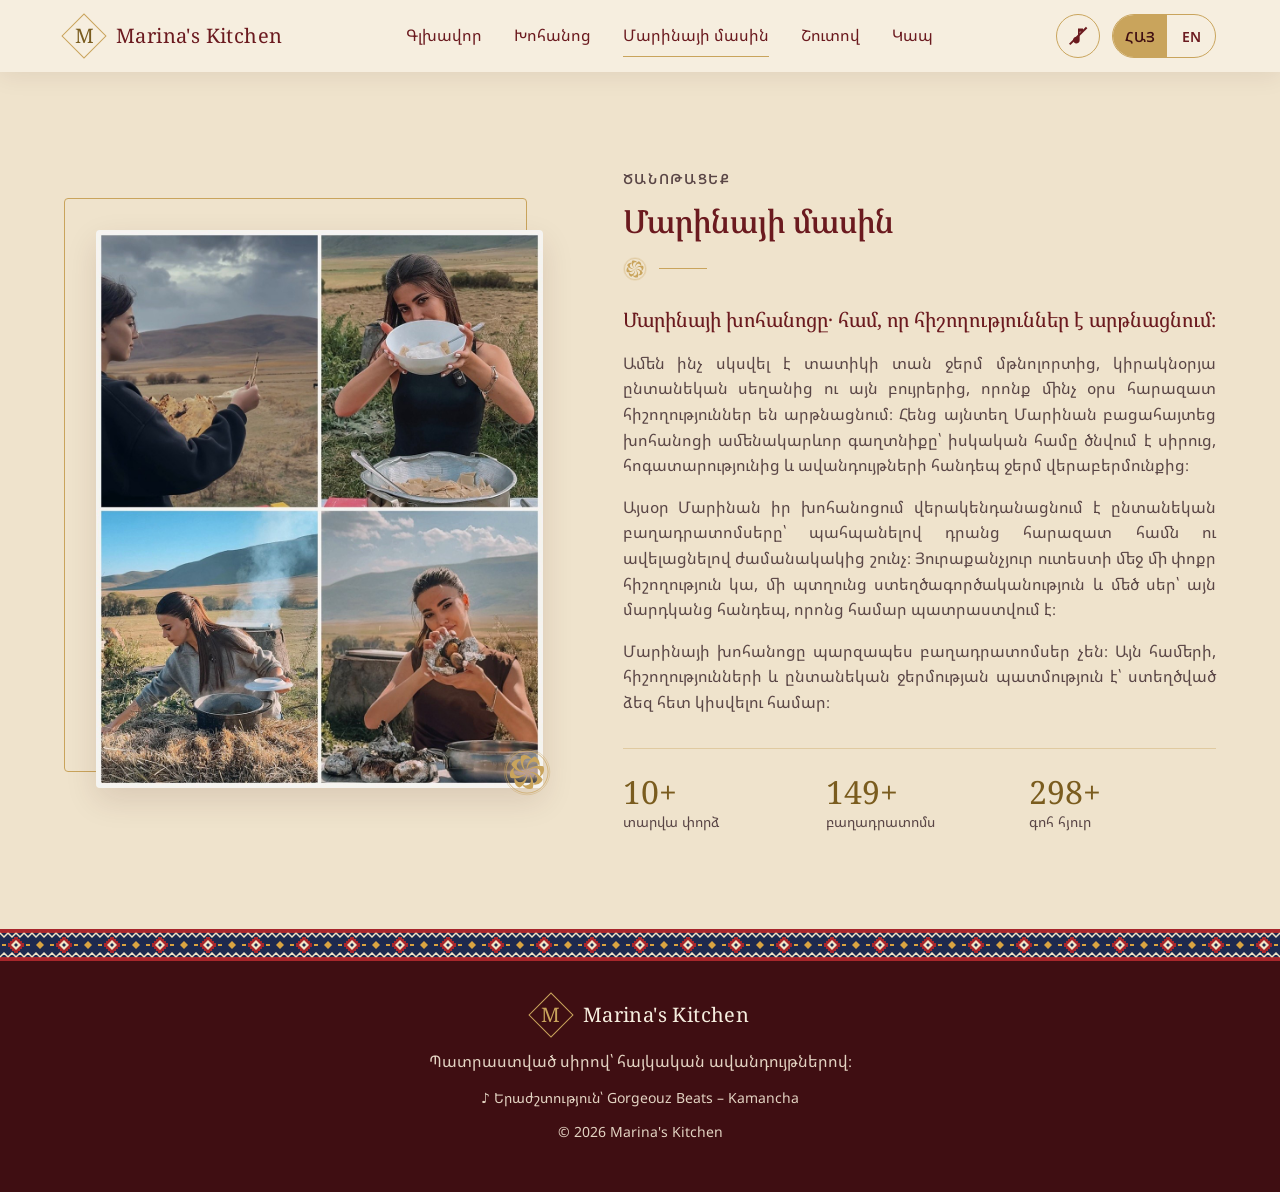
==== commit 7791e0e3: "Add sitemap, robots.txt and canonical links for Google" ====
--- a/about.html
+++ b/about.html
@@ -5,6 +5,7 @@
   <meta name="viewport" content="width=device-width, initial-scale=1">
   <title>Մարինայի մասին — Marina's Kitchen</title>
   <meta name="description" content="Մարինայի ավանդական հայկական ուտեստները՝ թոնրի կրակի վրա, Շիրակի բնության գրկում։ Տեսանյութեր և բաղադրատոմսեր։">
+  <link rel="canonical" href="https://marinaskitchen.am/about.html">
   <meta property="og:type" content="website">
   <meta property="og:site_name" content="Marina's Kitchen">
   <meta property="og:title" content="Մարինայի մասին — Marina's Kitchen">
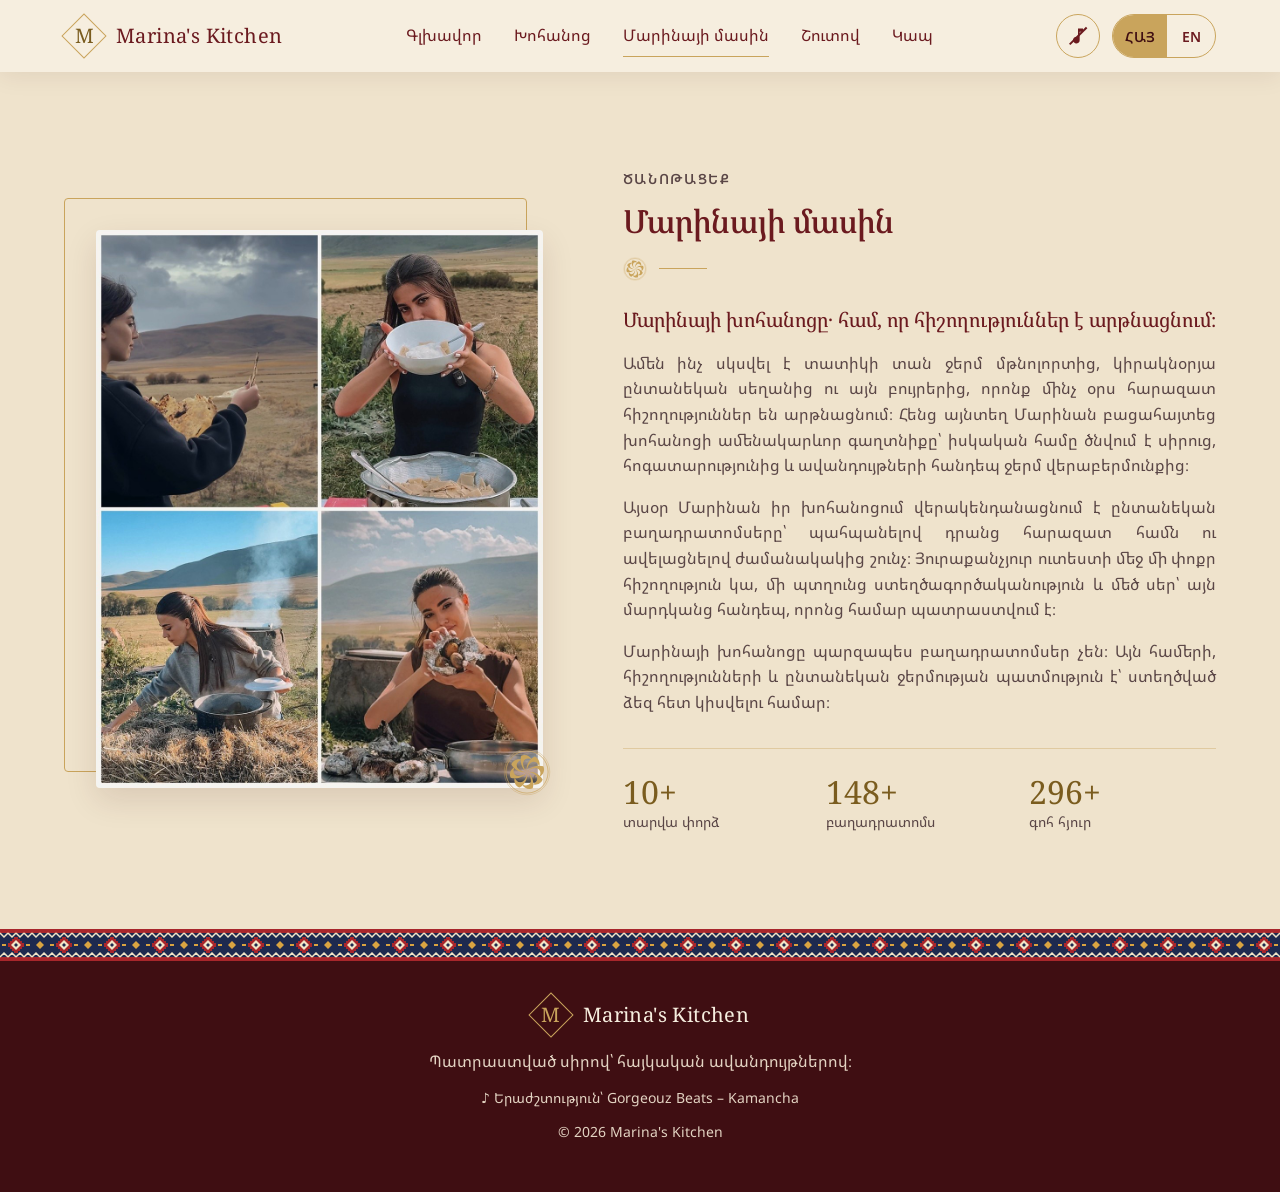
==== commit 9a0996f4: "Replace first Ghapama photo" ====
--- a/about.html
+++ b/about.html
@@ -111,6 +111,6 @@
   <!-- Background music (from Marina's video), loops softly -->
   <audio id="bgMusic" src="audio/music.mp3" loop preload="auto"></audio>
 
-  <script src="script.js?v=43"></script>
+  <script src="script.js?v=44"></script>
 </body>
 </html>
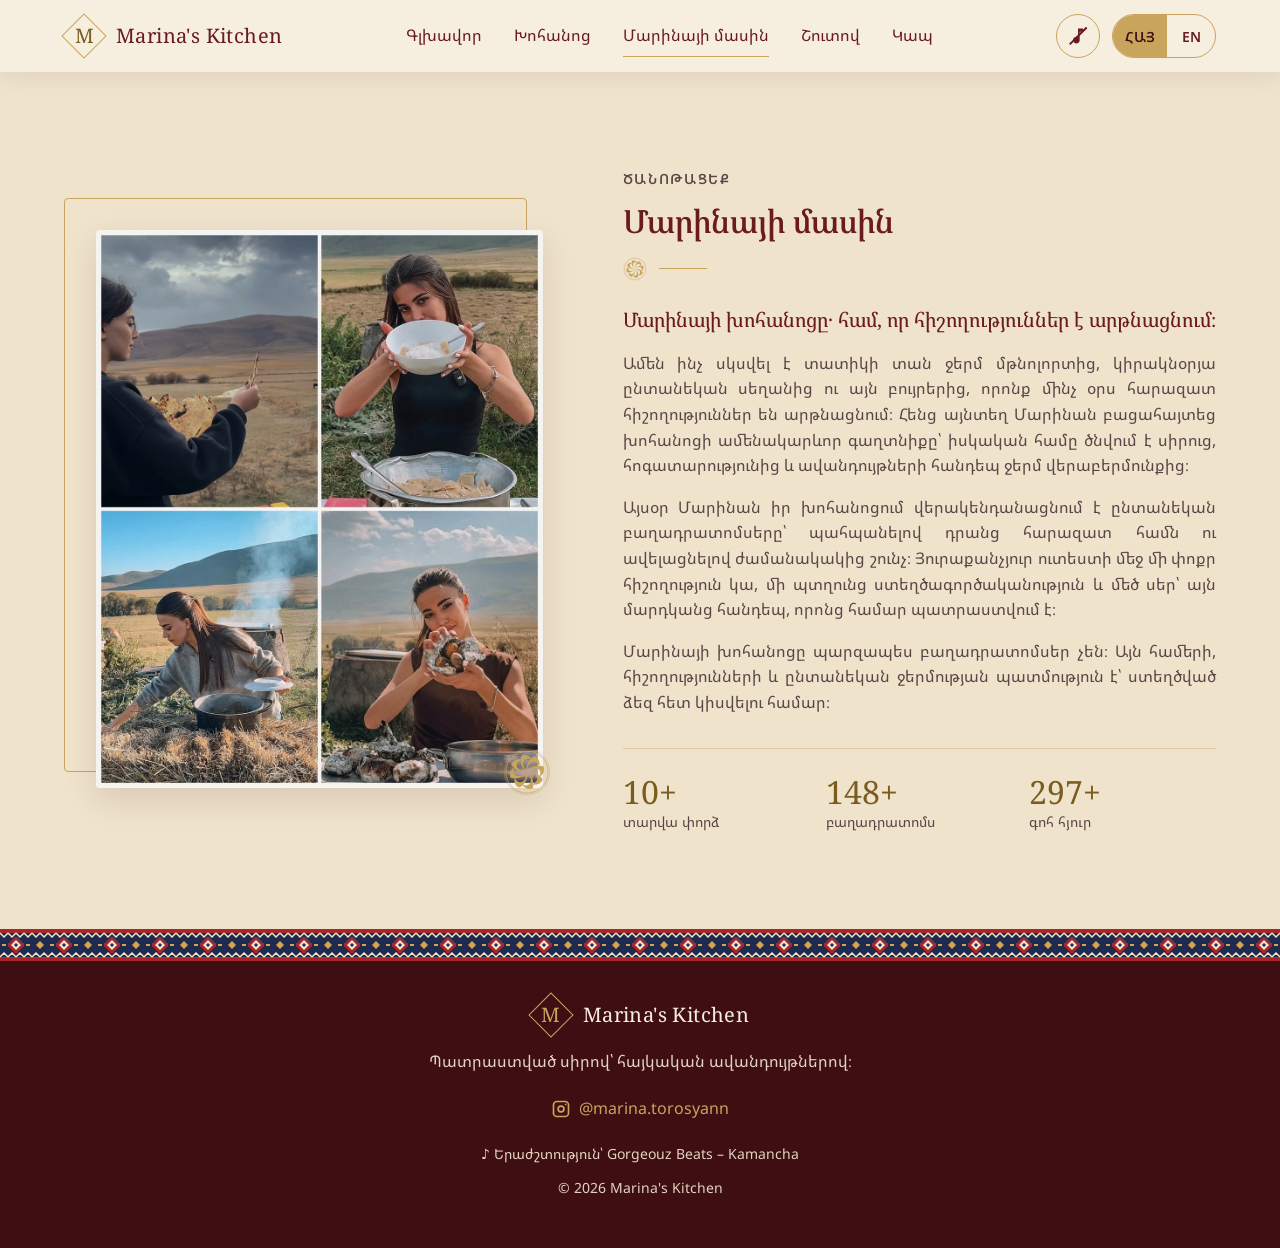
==== commit ec219775: "Add latest video section on home and Instagram link in footer" ====
--- a/about.html
+++ b/about.html
@@ -23,7 +23,7 @@
   <link rel="preconnect" href="https://fonts.googleapis.com">
   <link rel="preconnect" href="https://fonts.gstatic.com" crossorigin>
   <link href="https://fonts.googleapis.com/css2?family=Noto+Sans+Armenian:wght@400;500;600&family=Noto+Serif+Armenian:wght@400;500;600&display=swap" rel="stylesheet">
-  <link rel="stylesheet" href="styles.css?v=23">
+  <link rel="stylesheet" href="styles.css?v=24">
 </head>
 <body data-page="about" class="page-inner">
 
@@ -101,6 +101,7 @@
         <span class="logo__text">Marina's Kitchen</span>
       </a>
       <p class="footer__tagline" data-i18n="footer.tagline">Պատրաստված սիրով՝ հայկական ավանդույթներով։</p>
+      <a class="footer__social" href="https://www.instagram.com/marina.torosyann/" target="_blank" rel="noopener"><svg viewBox="0 0 24 24" aria-hidden="true"><path d="M7 2h10a5 5 0 0 1 5 5v10a5 5 0 0 1-5 5H7a5 5 0 0 1-5-5V7a5 5 0 0 1 5-5zm0 2a3 3 0 0 0-3 3v10a3 3 0 0 0 3 3h10a3 3 0 0 0 3-3V7a3 3 0 0 0-3-3zm5 3.5a4.5 4.5 0 1 1 0 9 4.5 4.5 0 0 1 0-9zm0 2a2.5 2.5 0 1 0 0 5 2.5 2.5 0 0 0 0-5zM17.5 5.5a1 1 0 1 1 0 2 1 1 0 0 1 0-2z"/></svg><span>@marina.torosyann</span></a>
       <p class="footer__copy footer__music">♪ <span data-i18n="footer.music">Երաժշտություն՝</span> Gorgeouz Beats – Kamancha</p>
       <p class="footer__copy">© <span id="year"></span> Marina's Kitchen</p>
     </div>
@@ -111,6 +112,6 @@
   <!-- Background music (from Marina's video), loops softly -->
   <audio id="bgMusic" src="audio/music.mp3" loop preload="auto"></audio>
 
-  <script src="script.js?v=44"></script>
+  <script src="script.js?v=45"></script>
 </body>
 </html>
--- a/styles.css
+++ b/styles.css
@@ -635,6 +635,59 @@
 .section__lead { color: var(--muted); margin: 0; }
 .section__lead--light { color: var(--light-muted); }
 
+/* ---------- Latest video (home) ---------- */
+
+.latest {
+  display: grid;
+  grid-template-columns: 5fr 6fr;
+  gap: 64px;
+  align-items: center;
+}
+.latest__media {
+  position: relative;
+  display: block;
+  aspect-ratio: 4 / 5;
+  overflow: hidden;
+  border-radius: var(--radius);
+  box-shadow: var(--shadow);
+}
+.latest__media img {
+  width: 100%;
+  height: 100%;
+  object-fit: cover;
+  object-position: center 40%;
+  transition: transform .8s var(--ease);
+}
+.latest__media:hover img { transform: scale(1.04); }
+.latest__play {
+  position: absolute;
+  left: 50%;
+  top: 50%;
+  width: 72px;
+  height: 72px;
+  margin: -36px 0 0 -36px;
+  border: 1px solid var(--gold);
+  border-radius: 50%;
+  background: rgba(63, 14, 18, .72);
+  transition: transform .5s var(--ease);
+}
+.latest__play::before {
+  content: "";
+  position: absolute;
+  left: 28px;
+  top: 22px;
+  border-style: solid;
+  border-width: 14px 0 14px 20px;
+  border-color: transparent transparent transparent var(--gold);
+}
+.latest__media:hover .latest__play { transform: scale(1.08); }
+.latest__body .section__lead { max-width: 32em; margin-bottom: 32px; }
+.latest__buttons {
+  display: flex;
+  flex-wrap: wrap;
+  gap: 12px;
+}
+
 /* ---------- Dishes ---------- */
 
 .dishes {
@@ -1058,6 +1111,17 @@
 }
 .footer__tagline { color: var(--light-muted); margin: 0; }
 .footer__copy { font-size: 14px; color: var(--light-muted); margin: 0; }
+.footer__social {
+  display: inline-flex;
+  align-items: center;
+  gap: 8px;
+  min-height: 44px;
+  color: var(--gold);
+  text-decoration: none;
+  transition: color .3s var(--ease);
+}
+.footer__social:hover { color: var(--light); }
+.footer__social svg { width: 20px; height: 20px; fill: currentColor; }
 
 /* ---------- Scroll reveal ---------- */
 
@@ -1123,6 +1187,8 @@
   .about,
   .contact { grid-template-columns: 1fr; }
   .about__media { max-width: 440px; }
+  .latest { grid-template-columns: 1fr; gap: 32px; }
+  .latest__media { max-width: 440px; }
 }
 
 @media (max-width: 640px) {
@@ -1146,6 +1212,7 @@
   .about__content p { text-align: left; }
   .hero__text { font-size: 16px; }
   .hero__buttons .btn { width: 100%; }
+  .latest__buttons .btn { width: 100%; }
 
   .dishes,
   .upcoming { grid-template-columns: 1fr; gap: 24px; }
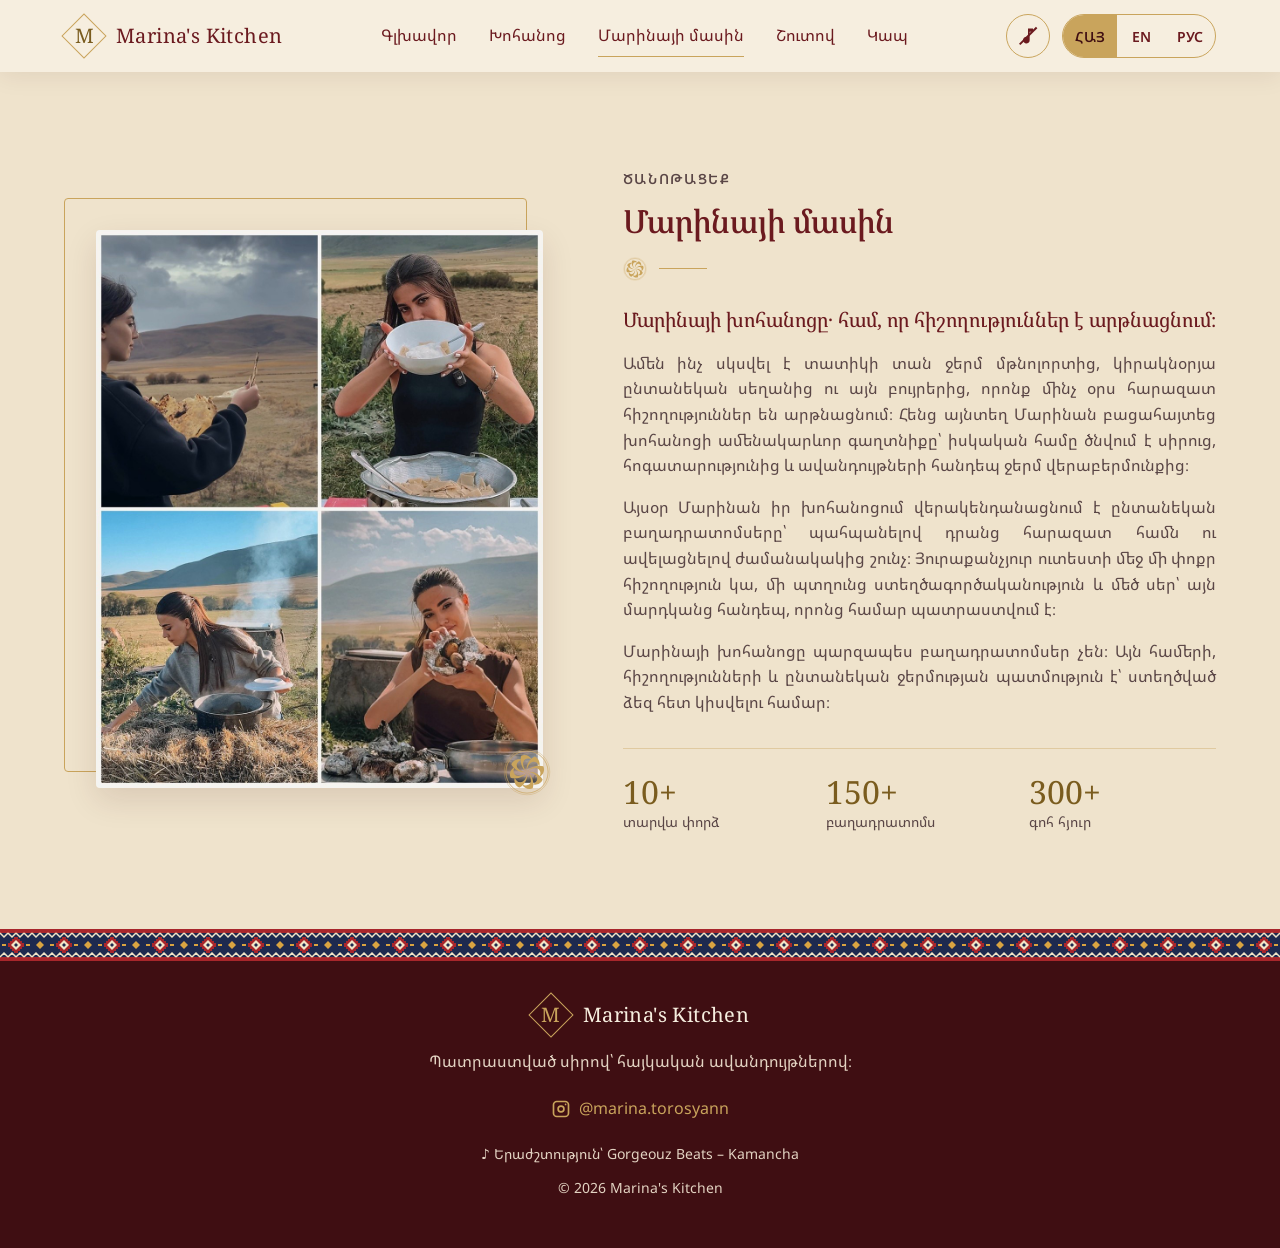
==== commit 38e2bf3f: "Add Russian language" ====
--- a/about.html
+++ b/about.html
@@ -22,8 +22,8 @@
   <link rel="apple-touch-icon" href="images/apple-touch-icon.png">
   <link rel="preconnect" href="https://fonts.googleapis.com">
   <link rel="preconnect" href="https://fonts.gstatic.com" crossorigin>
-  <link href="https://fonts.googleapis.com/css2?family=Noto+Sans+Armenian:wght@400;500;600&family=Noto+Serif+Armenian:wght@400;500;600&display=swap" rel="stylesheet">
-  <link rel="stylesheet" href="styles.css?v=24">
+  <link href="https://fonts.googleapis.com/css2?family=Noto+Sans+Armenian:wght@400;500;600&family=Noto+Serif+Armenian:wght@400;500;600&family=Noto+Sans:wght@400;500;600&family=Noto+Serif:wght@400;500;600&display=swap" rel="stylesheet">
+  <link rel="stylesheet" href="styles.css?v=26">
 </head>
 <body data-page="about" class="page-inner">
 
@@ -50,6 +50,7 @@
         <div class="lang" role="group" aria-label="Language">
           <button class="lang__btn is-active" data-lang="hy" type="button">ՀԱՅ</button>
           <button class="lang__btn" data-lang="en" type="button">EN</button>
+          <button class="lang__btn" data-lang="ru" type="button">РУС</button>
         </div>
         <button class="burger" id="burger" type="button" aria-label="Menu" aria-expanded="false" aria-controls="nav">
           <span></span><span></span><span></span>
@@ -112,6 +113,6 @@
   <!-- Background music (from Marina's video), loops softly -->
   <audio id="bgMusic" src="audio/music.mp3" loop preload="auto"></audio>
 
-  <script src="script.js?v=45"></script>
+  <script src="script.js?v=46"></script>
 </body>
 </html>
--- a/styles.css
+++ b/styles.css
@@ -18,8 +18,8 @@
   --light: #F6EEDF;
   --light-muted: #E3D3C2;
 
-  --font-body: "Noto Sans Armenian", system-ui, -apple-system, "Segoe UI", sans-serif;
-  --font-head: "Noto Serif Armenian", Georgia, "Times New Roman", serif;
+  --font-body: "Noto Sans Armenian", "Noto Sans", system-ui, -apple-system, "Segoe UI", sans-serif;
+  --font-head: "Noto Serif Armenian", "Noto Serif", Georgia, "Times New Roman", serif;
 
   --radius: 4px;
   --ease: cubic-bezier(.22, .61, .36, 1);
@@ -1227,9 +1227,10 @@
   .form .btn { justify-self: stretch; }
 }
 
-/* Narrow phones: drop the diamond mark so logo, music, language and menu fit */
-@media (max-width: 420px) {
-  .logo__mark { display: none; }
+/* Phones: the header logo shrinks to its diamond "M" mark so music, the three
+   language buttons and the menu fit (the full name stays in the footer) */
+@media (max-width: 480px) {
+  .header .logo__text { display: none; }
 }
 
 @media (prefers-reduced-motion: reduce) {
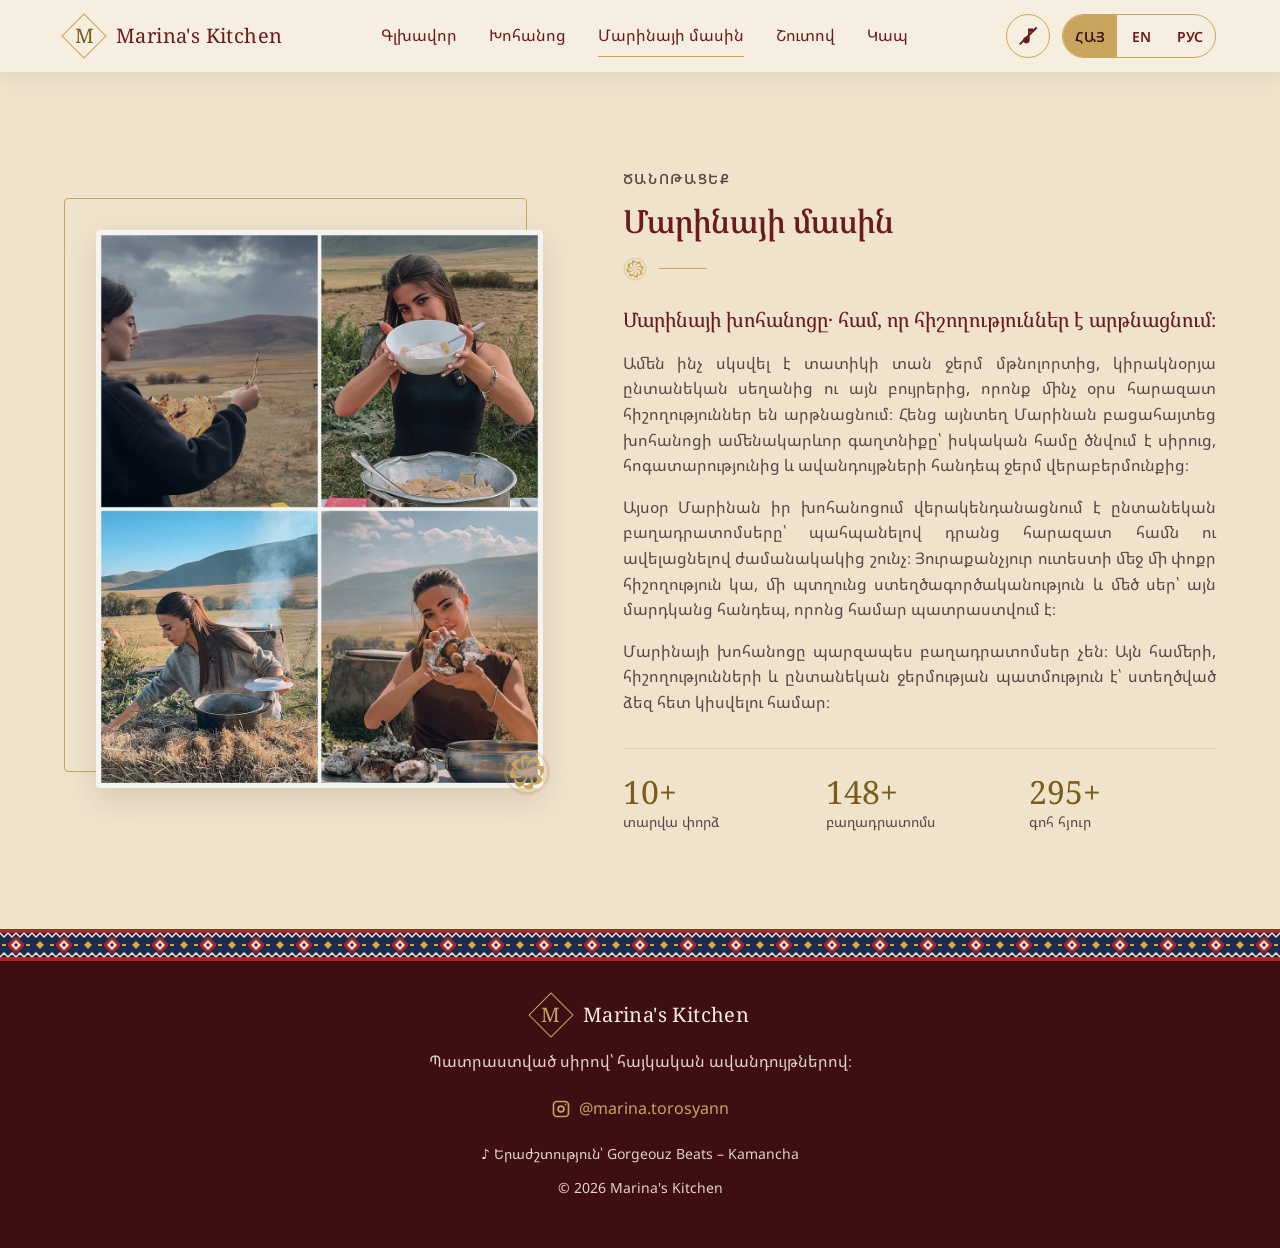
==== commit cb22bcb6: "Move page content to content/*.json and add Pages CMS admin config" ====
--- a/about.html
+++ b/about.html
@@ -65,31 +65,17 @@
       <div class="container about">
         <div class="about__media reveal">
           <div class="about__frame">
-            <img class="about__img" src="images/about-marina.jpg" width="1024" height="1280" loading="lazy" alt="Մարինան պատրաստում է լավաշ, թաթար բորանի, տոլմա և կարտոֆիլի ճմուռ" data-i18n-alt="about.photoAlt">
+            <img class="about__img" alt="" data-c-src="photo" data-c-alt="photoAlt">
           </div>
         </div>
         <div class="about__content reveal">
-          <p class="eyebrow" data-i18n="about.eyebrow">Ծանոթացեք</p>
-          <h2 class="section__title" data-i18n="about.title">Մարինայի մասին</h2>
+          <p class="eyebrow" data-c="eyebrow"></p>
+          <h2 class="section__title" data-c="title"></h2>
           <div class="divider divider--left" aria-hidden="true"><span></span></div>
-          <p class="about__lead" data-i18n="about.lead">Մարինայի խոհանոցը․ համ, որ հիշողություններ է արթնացնում։</p>
-          <p data-i18n="about.p1">Ամեն ինչ սկսվել է տատիկի տան ջերմ մթնոլորտից, կիրակնօրյա ընտանեկան սեղանից ու այն բույրերից, որոնք մինչ օրս հարազատ հիշողություններ են արթնացնում։ Հենց այնտեղ Մարինան բացահայտեց խոհանոցի ամենակարևոր գաղտնիքը՝ իսկական համը ծնվում է սիրուց, հոգատարությունից և ավանդույթների հանդեպ ջերմ վերաբերմունքից։</p>
-          <p data-i18n="about.p2">Այսօր Մարինան իր խոհանոցում վերակենդանացնում է ընտանեկան բաղադրատոմսերը՝ պահպանելով դրանց հարազատ համն ու ավելացնելով ժամանակակից շունչ։ Յուրաքանչյուր ուտեստի մեջ մի փոքր հիշողություն կա, մի պտղունց ստեղծագործականություն և մեծ սեր՝ այն մարդկանց հանդեպ, որոնց համար պատրաստվում է։</p>
-          <p data-i18n="about.p3">Մարինայի խոհանոցը պարզապես բաղադրատոմսեր չեն։ Այն համերի, հիշողությունների և ընտանեկան ջերմության պատմություն է՝ ստեղծված ձեզ հետ կիսվելու համար։</p>
-          <ul class="stats">
-            <li class="stat">
-              <span class="stat__num" data-count="10">0</span><span class="stat__plus">+</span>
-              <span class="stat__label" data-i18n="about.stat1">տարվա փորձ</span>
-            </li>
-            <li class="stat">
-              <span class="stat__num" data-count="150">0</span><span class="stat__plus">+</span>
-              <span class="stat__label" data-i18n="about.stat2">բաղադրատոմս</span>
-            </li>
-            <li class="stat">
-              <span class="stat__num" data-count="300">0</span><span class="stat__plus">+</span>
-              <span class="stat__label" data-i18n="about.stat3">գոհ հյուր</span>
-            </li>
-          </ul>
+          <p class="about__lead" data-c="lead"></p>
+          <!-- Paragraphs and numbers are built from content/about.json -->
+          <div id="aboutText"></div>
+          <ul class="stats" id="stats"></ul>
         </div>
       </div>
     </section>
@@ -113,6 +99,6 @@
   <!-- Background music (from Marina's video), loops softly -->
   <audio id="bgMusic" src="audio/music.mp3" loop preload="auto"></audio>
 
-  <script src="script.js?v=46"></script>
+  <script src="script.js?v=47"></script>
 </body>
 </html>
